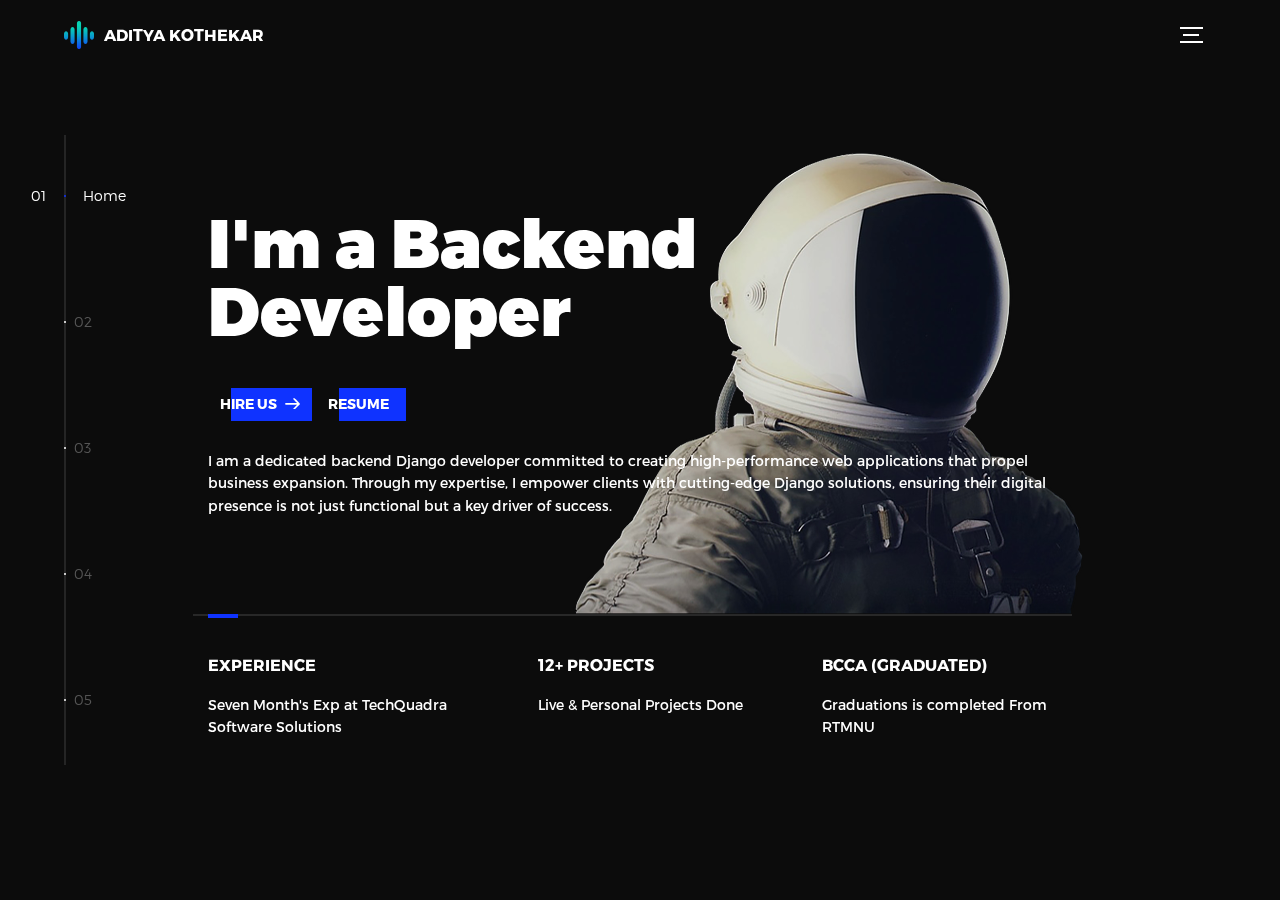
==== index.html @ 123feee7 "portfolio" ====
<!DOCTYPE html>
<html lang="en">
<head>
  <title>ADITYA PORTFOLIO</title>
  <meta charset="utf-8">
  <meta name="viewport" content="width=device-width, initial-scale=1">
  <meta http-equiv="X-UA-Compatible" content="IE=edge">
  <meta name="description" content="HTML5 website template">
  <meta name="keywords" content="global, template, html, sass, jquery">
  <meta name="author" content="Bucky Maler">
  <link rel="stylesheet" href="assets/css/main.css">
  <style>

    .about--options > a:nth-child(1) {
      background-image: url(/assets/img/khabar24.png);
  }
    .about--options > a:nth-child(2) {
      background-image: url(/assets/img/suluhu.png);
  }
    .about--options > a:nth-child(4) {
      background-image: url(/assets/img/algorms.png);
  }
    .about--options > a:nth-child(5) {
      background-image: url(/assets/img/garage.png);
  }
  .about--options > a:nth-child(3) {
    background-image: url(/assets/img/kago.png);
    background-position: top;
    background-size: 150px;
    background-position-y: top;
    background-origin: border-box;
}

.about--banner h2 {
  position: relative;
  margin-top: 35px;
  font-size: 60px;
  font-weight: 900;
  line-height: 1;
  z-index: 1;
}


  </style>
</head>
<body>

<!-- notification for small viewports and landscape oriented smartphones -->
<div class="device-notification">
  <a class="device-notification--logo" href="#0">
    <img src="assets/img/logo.png" alt="Global">
    <p>ADITYA</p>
  </a>
  <p class="device-notification--message">Global has so much to offer that we must request you orient your device to portrait or find a larger screen. You won't be disappointed.</p>
</div>

<div class="perspective effect-rotate-left">
  <div class="container"><div class="outer-nav--return"></div>
    <div id="viewport" class="l-viewport">
      <div class="l-wrapper">
        <header class="header">
          <a class="header--logo" href="#0">
            <img src="assets/img/logo.png" alt="Global">
            <p>ADITYA KOTHEKAR</p>
          </a>
          <button class="header--cta cta">Hire Us</button>
          <div class="header--nav-toggle">
            <span></span>
          </div>
        </header>
        <nav class="l-side-nav">
          <ul class="side-nav">
            <li class="is-active"><span>Home</span></li>
            <li><span>Works</span></li>
            <li><span>About</span></li>
            <li><span>Contact</span></li>
            <li><span>Hire us</span></li>
          </ul>
        </nav>
        <ul class="l-main-content main-content">
          <li class="l-section section section--is-active">
            <div class="intro">
              <div class="intro--banner">
                <h1>I'm a Backend<br>Developer<br></h1>
                <button class="cta">Hire Us
                  <svg version="1.1" id="Layer_1" xmlns="http://www.w3.org/2000/svg" xmlns:xlink="http://www.w3.org/1999/xlink" x="0px" y="0px" viewBox="0 0 150 118" style="enable-background:new 0 0 150 118;" xml:space="preserve">
                  <g transform="translate(0.000000,118.000000) scale(0.100000,-0.100000)">
                    <path d="M870,1167c-34-17-55-57-46-90c3-15,81-100,194-211l187-185l-565-1c-431,0-571-3-590-13c-55-28-64-94-18-137c21-20,33-20,597-20h575l-192-193C800,103,794,94,849,39c20-20,39-29,61-29c28,0,63,30,298,262c147,144,272,271,279,282c30,51,23,60-219,304C947,1180,926,1196,870,1167z"/>
                  </g>
                  </svg>
                  <span class="btn-background"></span>
                </button>
                <button class="cta" onclick="window.open('https://drive.google.com/file/d/18F3PSeWeD9eL0b2e_ZQBf-QxrFMqsxRs/view?usp=sharing')">Resume
                  <span class="btn-background"></span>
                </button>
                <img src="assets/img/introduction-visual.png" alt="Welcome">
                <p style="z-index: 4; position: relative;top: 15px;" >I am a dedicated backend Django developer committed to creating high-performance web applications that propel business expansion. Through my expertise, I empower clients with cutting-edge Django solutions, ensuring their digital presence is not just functional but a key driver of success.</p>
              </div>
              <div class="intro--options">
                <a href="#0" style="color: white;" >
                  <h3>Experience</h3>
                  <p>Seven Month's Exp at TechQuadra Software Solutions</p>
                </a>
                <a href="#0" style="color: white;" >
                  <h3>12+ Projects</h3>
                  <p>Live & Personal Projects Done</p>
                </a>
                <a href="#0" style="color: white;" >
                  <h3>BCCA (Graduated)</h3>
                  <p>Graduations is completed From RTMNU </p>
                </a>
              </div>
            </div>
          </li>
          <li class="l-section section">
            <div class="work">
              <h2>Company work projects</h2>
              <div class="work--lockup">
                <div class="about--options">
                  <a href="https://mykhabar24.com/">
                    <h3 style="width: 170px;" >Mykhabar24</h3>
                  </a>
                  <a href="#0">
                    <h3 style="width: 170px;" >Suluhu (API Dev)</h3>
                  </a>
                  <a href="#0">
                    <h3 style="width: 170px;" >Kago (API Dev)</h3>
                  </a>
                  <a href="#0">
                    <h3 style="width: 170px;" >Algo RMS</h3>
                  </a>
                </div>
            </div>
              <h2 style="margin-top: 20px;" >Porfolio projects</h2>
              <div class="work--lockup">
                <div class="about--options">
                  <a href="https://garagesystempython.onrender.com/dashboard/"  style="background-image: url(/assets/img/garage.png); display: inline-block; text-align: center;background-size: 150px; background-position: bottom;" >
                    <h3 style="width: 170px;" >Garage Mangement</h3>
                  </a>
                  <a href="https://welcome-to-aditya-portfolio-projects.onrender.com/"  style="background-image: url(/assets/img/ecommerce.png); display: inline-block; text-align: center;" >
                    <h3 style="width: 170px;" >E-commerce</h3>
                  </a>
                  <a href="https://welcome-to-aditya-portfolio.onrender.com/" style="background-image: url(/assets/img/onlineadmissoin.png); display: inline-block; text-align: center;" >
                    <h3 style="width: 170px;" >Online Admission Form</h3>
                  </a>
                  <a href="#0" style="background-image: url(/assets/img/hospital.png); display: inline-block; text-align: center;">
                    <h3 style="width: 170px;" >Hospital Management</h3>
                  </a>
                </div>
            </div>
              <div class="work--lockup" style="margin-top: 38px;" >
                <div class="about--options">
                  <a href="#0">
                    <h3 style="width: 170px;" >Trade</h3>
                  </a>
                  <a href="#0" style="background-image: url(/assets/img/bus.png); display: inline-block; text-align: center;">
                    <h3 style="width: 170px;" >Bus Reservation</h3>
                  </a>
                  <a href="#0" style="background-image: url(/assets/img/websocket.png); display: inline-block; text-align: center;" >
                    <h3 style="width: 170px;" >Web socket</h3>
                  </a>
                  <a href="#0" style="background-image: url(/assets/img/restapi.png); display: inline-block; text-align: center;" >
                    <h3 style="width: 170px;" >REST API</h3>
                  </a>
                </div>
            </div>
          </li>
          <li class="l-section section">
            <div class="about">
              <div class="about--banner">
                <h2>I'm<br>Aditya<br>Kothekar<br><small>With <span style="color: yellow;" >7 Mon Experience</span> In Python and  Django </small></h2>
                <a href="#0"> <span style="color: yellow;" >6 Month Internship completed Certifications</span> |  <span style="color: blue;" >Freelance Available</span>  </a> <br>
                <a href="#0"><span style="color: red;" >Education</span>  : Graducation completed in <span style="color: yellow;" >BCCA</span>  from RTMNU </a><br>
                <a href="#0"><span style="color: red;" >Work At : </span> TechQuadra Software Solutions </a>
                <img src="assets/img/about-visual.png" alt="About Us">
              </div>
              <div class="about--options">
                <span>
                  Hello, <span style="color: yellow;" >I'm Aditya Kothekar</span> , a Python enthusiast with 7 months of experience at TechQuadra Software Solutions. My expertise lies in utilizing the <span style="color: yellow;" > Python programming language</span> , with a <span style="color: yellow;" >focus on the Django framework</span>  for web development. During my time at TechQuadra, I've contributed to various projects, leveraging Python's versatility and Django's efficiency. Explore my portfolio to see how I bring these elements together to create effective and elegant solutions. Feel free to reach out for discussions on collaboration or to explore the possibilities of working together!
                </span>
              </div>
            </div>
          </li>
          <li class="l-section section">
            <div class="contact">
              <div class="contact--lockup">
                <<h2>Frontend & Backend Skills</h2>
                <!-- checkout formspree.io for easy form setup -->
                <form class="work-request">
                  <div class="work-request--options">
                    <span class="options-a">
                      <input id="opt-1" type="checkbox" checked value="HTML | CSS">
                      <label for="opt-1">
                        <svg version="1.1" id="Layer_1" xmlns="http://www.w3.org/2000/svg" xmlns:xlink="http://www.w3.org/1999/xlink" x="0px" y="0px"
                        viewBox="0 0 150 111" style="enable-background:new 0 0 150 111;" xml:space="preserve">
                        <g transform="translate(0.000000,111.000000) scale(0.100000,-0.100000)">
                          <path d="M950,705L555,310L360,505C253,612,160,700,155,700c-6,0-44-34-85-75l-75-75l278-278L550-5l475,475c261,261,475,480,475,485c0,13-132,145-145,145C1349,1100,1167,922,950,705z"/>
                        </g>
                        </svg>
                        HTML | CSS
                      </label>
                      <input id="opt-2" type="checkbox" checked value="JavaScript">
                      <label for="opt-2">
                        <svg version="1.1" id="Layer_1" xmlns="http://www.w3.org/2000/svg" xmlns:xlink="http://www.w3.org/1999/xlink" x="0px" y="0px"
                        viewBox="0 0 150 111" style="enable-background:new 0 0 150 111;" xml:space="preserve">
                        <g transform="translate(0.000000,111.000000) scale(0.100000,-0.100000)">
                          <path d="M950,705L555,310L360,505C253,612,160,700,155,700c-6,0-44-34-85-75l-75-75l278-278L550-5l475,475c261,261,475,480,475,485c0,13-132,145-145,145C1349,1100,1167,922,950,705z"/>
                        </g>
                        </svg>
                        JavaScript
                      </label>
                      <input id="opt-3" type="checkbox" checked value="Jquery | Ajax">
                      <label for="opt-3">
                        <svg version="1.1" id="Layer_1" xmlns="http://www.w3.org/2000/svg" xmlns:xlink="http://www.w3.org/1999/xlink" x="0px" y="0px"
                        viewBox="0 0 150 111" style="enable-background:new 0 0 150 111;" xml:space="preserve">
                        <g transform="translate(0.000000,111.000000) scale(0.100000,-0.100000)">
                          <path d="M950,705L555,310L360,505C253,612,160,700,155,700c-6,0-44-34-85-75l-75-75l278-278L550-5l475,475c261,261,475,480,475,485c0,13-132,145-145,145C1349,1100,1167,922,950,705z"/>
                        </g>
                        </svg>
                        Jquery | Ajax
                      </label>
                    </span>
                    <span class="options-b">
                      <input id="opt-4" type="checkbox" checked value="ux design">
                      <label for="opt-4">
                        <svg version="1.1" id="Layer_1" xmlns="http://www.w3.org/2000/svg" xmlns:xlink="http://www.w3.org/1999/xlink" x="0px" y="0px"
                        viewBox="0 0 150 111" style="enable-background:new 0 0 150 111;" xml:space="preserve">
                        <g transform="translate(0.000000,111.000000) scale(0.100000,-0.100000)">
                          <path d="M950,705L555,310L360,505C253,612,160,700,155,700c-6,0-44-34-85-75l-75-75l278-278L550-5l475,475c261,261,475,480,475,485c0,13-132,145-145,145C1349,1100,1167,922,950,705z"/>
                        </g>
                        </svg>
                        Python
                      </label>
                      <input id="opt-5" type="checkbox" checked value="webdesign">
                      <label for="opt-5">
                        <svg version="1.1" id="Layer_1" xmlns="http://www.w3.org/2000/svg" xmlns:xlink="http://www.w3.org/1999/xlink" x="0px" y="0px"
                        viewBox="0 0 150 111" style="enable-background:new 0 0 150 111;" xml:space="preserve">
                        <g transform="translate(0.000000,111.000000) scale(0.100000,-0.100000)">
                          <path d="M950,705L555,310L360,505C253,612,160,700,155,700c-6,0-44-34-85-75l-75-75l278-278L550-5l475,475c261,261,475,480,475,485c0,13-132,145-145,145C1349,1100,1167,922,950,705z"/>
                        </g>
                        </svg>
                        Django Framework
                      </label>
                      <input id="opt-6" type="checkbox" checked value="marketing">
                      <label for="opt-6">
                        <svg version="1.1" id="Layer_1" xmlns="http://www.w3.org/2000/svg" xmlns:xlink="http://www.w3.org/1999/xlink" x="0px" y="0px"
                        viewBox="0 0 150 111" style="enable-background:new 0 0 150 111;" xml:space="preserve">
                        <g transform="translate(0.000000,111.000000) scale(0.100000,-0.100000)">
                          <path d="M950,705L555,310L360,505C253,612,160,700,155,700c-6,0-44-34-85-75l-75-75l278-278L550-5l475,475c261,261,475,480,475,485c0,13-132,145-145,145C1349,1100,1167,922,950,705z"/>
                        </g>
                        </svg>
                        Rest API
                      </label>
                     
                    </span>
                  </div>
                  <input type="submit" value="MY-SQL">
                </form>
              </div>
            </div>
          </li>
          <li class="l-section section">
            <div class="hire">
              <div class="contact--lockup">
                <div class="modal">
                  <div class="modal--information">
                    <p>Malgi Square , Manewada road , Nagpur, Maharastra India </p>
                    <a href="mailto:adityakothekar79@gmail.com">adityakothekar79@gmail.com</a>
                    <a href="tel:+918530926168">+918530926168</a>
                  </div>
                  <ul class="modal--options">
                    <li><a href="https://www.linkedin.com/in/aditya-kothekar-11b5ab222/">Linkdin</a></li>
                    <li><a href="tel:+918530926168">What's app</a></li>
                    <li><a href="mailto:adityakothekar79@gmail.com">Contact Us</a></li>
                  </ul>
                </div>
              </div>
            </div>
          </li>
        </ul>
      </div>
    </div>
  </div>
  <ul class="outer-nav">
    <li class="is-active">Home</li>
    <li>Works</li>
    <li>About</li>
    <li>Contact</li>
    <li>Hire us</li>
  </ul>
</div>

<script src="https://ajax.googleapis.com/ajax/libs/jquery/2.2.4/jquery.min.js"></script>
<script>window.jQuery || document.write('<script src="assets/js/vendor/jquery-2.2.4.min.js"><\/script>')</script>
<script src="assets/js/functions-min.js"></script>
</body>
</html>
---- assets/css/main.css ----
@font-face{font-family:'Montserrat';src:url("fonts/Montserrat-Black.eot");src:local("☺"),url("fonts/Montserrat-Black.woff") format("woff"),url("fonts/Montserrat-Black.ttf") format("truetype"),url("fonts/Montserrat-Black.svg") format("svg");font-weight:900;font-style:normal}@font-face{font-family:'Montserrat';src:url("fonts/Montserrat-Bold.eot");src:local("☺"),url("fonts/Montserrat-Bold.woff") format("woff"),url("fonts/Montserrat-Bold.ttf") format("truetype"),url("fonts/Montserrat-Bold.svg") format("svg");font-weight:700;font-style:normal}@font-face{font-family:'Montserrat';src:url("fonts/Montserrat-Regular.eot");src:local("☺"),url("fonts/Montserrat-Regular.woff") format("woff"),url("fonts/Montserrat-Regular.ttf") format("truetype"),url("fonts/Montserrat-Regular.svg") format("svg");font-weight:400;font-style:normal}@font-face{font-family:'Montserrat';src:url("fonts/Montserrat-Light.eot");src:local("☺"),url("fonts/Montserrat-Light.woff") format("woff"),url("fonts/Montserrat-Light.ttf") format("truetype"),url("fonts/Montserrat-Light.svg") format("svg");font-weight:300;font-style:normal}/*! normalize.css v3.0.2 | MIT License | git.io/normalize */html{font-family:sans-serif;-ms-text-size-adjust:100%;-webkit-text-size-adjust:100%}body{margin:0}article,aside,details,figcaption,figure,footer,header,hgroup,main,menu,nav,section,summary{display:block}audio,canvas,progress,video{display:inline-block;vertical-align:baseline}audio:not([controls]){display:none;height:0}[hidden],template{display:none}a{background-color:transparent}a:active,a:hover{outline:0}abbr[title]{border-bottom:1px dotted}b,strong{font-weight:bold}dfn{font-style:italic}h1{font-size:2em;margin:0.67em 0}mark{background:#ff0;color:#000}small{font-size:80%}sub,sup{font-size:75%;line-height:0;position:relative;vertical-align:baseline}sup{top:-0.5em}sub{bottom:-0.25em}img{border:0}svg:not(:root){overflow:hidden}figure{margin:1em 40px}hr{box-sizing:content-box;height:0}pre{overflow:auto}code,kbd,pre,samp{font-family:monospace, monospace;font-size:1em}button,input,optgroup,select,textarea{color:inherit;font:inherit;margin:0}button{overflow:visible}button,select{text-transform:none}button,html input[type="button"],input[type="reset"],input[type="submit"]{-webkit-appearance:button;cursor:pointer}button[disabled],html input[disabled]{cursor:default}button::-moz-focus-inner,input::-moz-focus-inner{border:0;padding:0}input{line-height:normal}input[type="checkbox"],input[type="radio"]{box-sizing:border-box;padding:0}input[type="number"]::-webkit-inner-spin-button,input[type="number"]::-webkit-outer-spin-button{height:auto}input[type="search"]{-webkit-appearance:textfield;box-sizing:content-box}input[type="search"]::-webkit-search-cancel-button,input[type="search"]::-webkit-search-decoration{-webkit-appearance:none}fieldset{border:1px solid #c0c0c0;margin:0 2px;padding:0.35em 0.625em 0.75em}legend{border:0;padding:0}textarea{overflow:auto}optgroup{font-weight:bold}table{border-collapse:collapse;border-spacing:0}td,th{padding:0}::-moz-selection{background:#FFF498}::selection{background:#FFF498}::-moz-selection{background:#FFF498}img::-moz-selection{background:transparent}img::selection{background:transparent}img::-moz-selection{background:transparent}body{-webkit-tap-highlight-color:#FFF498}body{background-color:#0c0c0c;font-size:14px;line-height:1.6;font-family:"Montserrat",sans-serif;color:#fff;-webkit-font-smoothing:antialiased;-webkit-text-size-adjust:100%}.l-viewport{position:relative;width:100%;height:100vh;box-shadow:0 0 45px 5px rgba(0,0,0,0.85);overflow:hidden}.l-wrapper{position:relative;width:1440px;max-width:90%;height:100%;margin:0 auto}.l-side-nav{position:absolute;left:0;display:-webkit-box;display:-webkit-flex;display:-ms-flexbox;display:flex;height:100%;-webkit-box-align:center;-webkit-align-items:center;-ms-flex-align:center;align-items:center}.l-side-nav::before{content:"";position:absolute;top:50%;left:0;-webkit-transform:translateY(-50%);transform:translateY(-50%);width:2px;height:70%;max-height:750px;background-color:#555;opacity:.35;z-index:10}@media (max-width: 1180px){.l-side-nav{display:none}}.l-main-content{position:relative;width:100%;height:100%;margin:0;padding:0;list-style:none}.l-section{position:absolute;width:100%;height:100%}.device-notification{display:none;position:fixed;top:0;left:0;width:100%;height:100%;-webkit-box-orient:vertical;-webkit-box-direction:normal;-webkit-flex-direction:column;-ms-flex-direction:column;flex-direction:column;-webkit-box-align:center;-webkit-align-items:center;-ms-flex-align:center;-ms-grid-row-align:center;align-items:center;-webkit-box-pack:center;-webkit-justify-content:center;-ms-flex-pack:center;justify-content:center;background-color:#0c0c0c;z-index:12}.device-notification--logo{display:-webkit-box;display:-webkit-flex;display:-ms-flexbox;display:flex;-webkit-box-align:center;-webkit-align-items:center;-ms-flex-align:center;align-items:center;text-decoration:none;color:#fff}.device-notification--logo p{margin:0 0 0 10px;font-size:16px;font-weight:700;text-transform:uppercase}.device-notification--message{width:70%;margin:30px 0 0 0;font-weight:700;text-align:center}@media (max-width: 767px) and (min-width: 601px) and (max-height: 680px){.device-notification{display:-webkit-box;display:-webkit-flex;display:-ms-flexbox;display:flex}}@media (max-width: 600px) and (min-width: 480px) and (max-height: 580px){.device-notification{display:-webkit-box;display:-webkit-flex;display:-ms-flexbox;display:flex}}@media (max-width: 736px) and (min-width: 360px) and (orientation: landscape){.device-notification{display:-webkit-box;display:-webkit-flex;display:-ms-flexbox;display:flex}}@media(max-width: 359px){.device-notification{display:-webkit-box;display:-webkit-flex;display:-ms-flexbox;display:flex}}.section{opacity:0;visibility:hidden;-webkit-transition:opacity .4s ease-in-out,visibility 0s .4s;transition:opacity .4s ease-in-out,visibility 0s .4s}.section--is-active{opacity:1;visibility:visible;z-index:1;-webkit-transition:opacity .4s ease-in-out .4s;transition:opacity .4s ease-in-out .4s}.section--next{-webkit-transform:translateY(-45px);transform:translateY(-45px);-webkit-transition:-webkit-transform .4s ease-in-out;transition:-webkit-transform .4s ease-in-out;transition:transform .4s ease-in-out;transition:transform .4s ease-in-out, -webkit-transform .4s ease-in-out}.section--prev{-webkit-transform:translateY(45px);transform:translateY(45px);-webkit-transition:-webkit-transform .4s ease-in-out;transition:-webkit-transform .4s ease-in-out;transition:transform .4s ease-in-out;transition:transform .4s ease-in-out, -webkit-transform .4s ease-in-out}.header{position:absolute;top:0;left:0;display:-webkit-box;display:-webkit-flex;display:-ms-flexbox;display:flex;width:100%;height:70px;-webkit-box-align:center;-webkit-align-items:center;-ms-flex-align:center;align-items:center;-webkit-box-pack:justify;-webkit-justify-content:space-between;-ms-flex-pack:justify;justify-content:space-between;z-index:10}.header--logo{display:-webkit-box;display:-webkit-flex;display:-ms-flexbox;display:flex;-webkit-box-align:center;-webkit-align-items:center;-ms-flex-align:center;align-items:center;text-decoration:none;color:#fff}.header--logo p{margin:0 0 0 10px;font-size:16px;font-weight:700;text-transform:uppercase}.header--nav-toggle{display:-webkit-box;display:-webkit-flex;display:-ms-flexbox;display:flex;width:50px;height:50px;-webkit-box-orient:vertical;-webkit-box-direction:normal;-webkit-flex-direction:column;-ms-flex-direction:column;flex-direction:column;-webkit-box-align:center;-webkit-align-items:center;-ms-flex-align:center;align-items:center;-webkit-box-pack:center;-webkit-justify-content:center;-ms-flex-pack:center;justify-content:center;cursor:pointer}.header--nav-toggle span,.header--nav-toggle::before,.header--nav-toggle::after{content:"";position:relative;width:16px;height:2px;background-color:#fff}.header--nav-toggle::before{bottom:5px;width:23px}.header--nav-toggle::after{top:5px;width:23px}.header--cta{position:absolute;top:50%;left:50%;-webkit-transform:translate(-50%, -50%);transform:translate(-50%, -50%);padding:0 20px;line-height:30px;text-decoration:none;color:#fff;font-weight:700;text-transform:uppercase;background-color:#0f33ff;border:none;opacity:0;visibility:hidden;-webkit-transition:opacity .4s ease-in-out,visibility 0s .4s;transition:opacity .4s ease-in-out,visibility 0s .4s}.header--cta:focus{outline:none}.header--cta.is-active{opacity:1;visibility:visible;-webkit-transition:opacity .4s ease-in-out .4s;transition:opacity .4s ease-in-out .4s}@media (max-width: 767px){.header--cta{display:none}}.side-nav{position:relative;display:-webkit-box;display:-webkit-flex;display:-ms-flexbox;display:flex;width:100px;height:70%;max-height:750px;-webkit-box-orient:vertical;-webkit-box-direction:normal;-webkit-flex-direction:column;-ms-flex-direction:column;flex-direction:column;-webkit-justify-content:space-around;-ms-flex-pack:distribute;justify-content:space-around;margin:0;padding:0;list-style-position:inside;z-index:10}.side-nav>li{position:relative;top:-5px;color:#fff;font-size:6px;cursor:pointer}.side-nav>li span{position:relative;top:3px;left:10px;color:#fff;font-size:14px;font-weight:300;opacity:0;visibility:hidden}.side-nav>li::before{position:absolute;top:3px;left:10px;color:#555;font-size:14px;font-weight:300}.side-nav li:nth-child(1)::before{content:"01"}.side-nav li:nth-child(2)::before{content:"02"}.side-nav li:nth-child(3)::before{content:"03"}.side-nav li:nth-child(4)::before{content:"04"}.side-nav li:nth-child(5)::before{content:"05"}.side-nav li.is-active{color:#0f33ff;-webkit-transition:color .4s ease-in-out;transition:color .4s ease-in-out}.side-nav li.is-active span{opacity:1;visibility:visible;-webkit-transition:opacity .4s ease-in-out;transition:opacity .4s ease-in-out}.side-nav li.is-active::before{left:-33px;color:#fff}.intro{position:relative;display:-webkit-box;display:-webkit-flex;display:-ms-flexbox;display:flex;width:900px;max-width:75%;height:100%;-webkit-box-orient:vertical;-webkit-box-direction:normal;-webkit-flex-direction:column;-ms-flex-direction:column;flex-direction:column;-webkit-box-pack:center;-webkit-justify-content:center;-ms-flex-pack:center;justify-content:center;margin:0 auto}@media (max-width: 1180px){.intro{max-width:100%}}.intro--banner{position:relative;height:475px}.intro--banner::before{content:"";position:absolute;bottom:20px;left:-15px;right:0;height:2px;background-color:#282828}.intro--banner::after{content:"";position:absolute;bottom:18px;left:0;width:30px;height:4px;background-color:#0f33ff}.intro--banner h1{position:relative;font-size:68px;font-weight:900;line-height:1;z-index:1}.intro--banner button{position:relative;padding:5px 17px 5px 12px;font-weight:700;text-transform:uppercase;background-color:transparent;border:none}.intro--banner button .btn-background{position:absolute;top:0;left:23px;right:0;height:100%;background-color:#0f33ff;z-index:-1;-webkit-transition:left .2s ease-in-out;transition:left .2s ease-in-out}.intro--banner button:hover .btn-background{left:0}.intro--banner button:focus{outline:none}.intro--banner button svg{position:relative;left:5px;width:15px;fill:#fff}.intro--banner img{position:absolute;bottom:21px;right:-12px}.intro--options{display:-webkit-box;display:-webkit-flex;display:-ms-flexbox;display:flex;-webkit-box-pack:justify;-webkit-justify-content:space-between;-ms-flex-pack:justify;justify-content:space-between;margin:0;padding:0;list-style:none}.intro--options>a{max-width:250px;text-decoration:none;color:#282828;-webkit-transition:color .2s ease-in-out;transition:color .2s ease-in-out}.intro--options>a:hover{color:#fff}.intro--options h3{font-size:16px;text-transform:uppercase}.intro--options p{margin-bottom:0}@media (max-width: 900px){.intro--banner{height:380px}.intro--banner h1{font-size:55px}.intro--banner img{width:430px}.intro--options>a{margin-right:30px}.intro--options>a:last-child{margin-right:0}}@media (max-width: 767px){.intro--banner{height:305px}.intro--banner h1{font-size:44px}.intro--banner img{width:330px}.intro--options{display:block}.intro--options>a{display:block;max-width:100%;margin:0 0 30px 0}.intro--options>a:last-child{margin-bottom:0}}@media (max-width: 600px){.intro--banner{height:360px}.intro--banner h1{font-size:55px}.intro--banner img{display:none}}@media (max-width: 600px) and (max-height: 750px){.intro--banner{height:auto}.intro--banner::before,.intro--banner::after{display:none}.intro--banner h1{margin-top:0}.intro--options{display:none}}.work{position:relative;display:-webkit-box;display:-webkit-flex;display:-ms-flexbox;display:flex;width:960px;max-width:80%;height:100%;-webkit-box-orient:vertical;-webkit-box-direction:normal;-webkit-flex-direction:column;-ms-flex-direction:column;flex-direction:column;-webkit-box-pack:center;-webkit-justify-content:center;-ms-flex-pack:center;justify-content:center;margin:0 auto}@media (max-width: 1180px){.work{max-width:100%}}.work h2{margin:0 0 20px 0;font-size:30px;text-align:center}.work--lockup{position:relative}.work--lockup .slider{position:relative;display:-webkit-box;display:-webkit-flex;display:-ms-flexbox;display:flex;width:80%;margin:0 auto;padding:0;list-style:none}.work--lockup .slider--item{position:absolute;display:none;text-align:center}.work--lockup .slider--item a{text-decoration:none;color:#858585}.work--lockup .slider--item-title{margin-top:10px;font-size:12px;font-weight:700;text-transform:uppercase}.work--lockup .slider--item-description{display:none;max-width:250px;margin:0 auto}.work--lockup .slider--item-image{width:150px;height:150px;margin:0 auto;border-radius:50%;overflow:hidden}.work--lockup .slider--item-image img{width:100%}.work--lockup .slider--item-left{top:50%;left:0;-webkit-transform:translateY(-50%);transform:translateY(-50%);display:block}.work--lockup .slider--item-right{top:50%;right:0;-webkit-transform:translateY(-50%);transform:translateY(-50%);display:block}.work--lockup .slider--item-center{position:relative;top:30px;left:50%;-webkit-transform:translateX(-50%);transform:translateX(-50%);display:block}.work--lockup .slider--item-center a{color:#fff}.work--lockup .slider--item-center .slider--item-title{margin-top:25px;font-size:16px}.work--lockup .slider--item-center .slider--item-description{display:block}.work--lockup .slider--item-center .slider--item-image{width:300px;height:300px}.work--lockup .slider--next,.work--lockup .slider--prev{position:absolute;top:160px;display:-webkit-box;display:-webkit-flex;display:-ms-flexbox;display:flex;width:50px;height:50px;-webkit-box-align:center;-webkit-align-items:center;-ms-flex-align:center;align-items:center;-webkit-box-pack:center;-webkit-justify-content:center;-ms-flex-pack:center;justify-content:center;background-color:#282828;border-radius:50%;cursor:pointer}.work--lockup .slider--next svg,.work--lockup .slider--prev svg{width:20px;fill:#fff}.work--lockup .slider--next{right:0}.work--lockup .slider--prev{left:0}@media (max-width: 900px){.work--lockup .slider--item-image{width:120px;height:120px}.work--lockup .slider--item-center .slider--item-image{width:240px;height:240px}.work--lockup .slider--next,.work--lockup .slider--prev{top:130px}}@media (max-width: 767px){.work--lockup .slider{width:75%}.work--lockup .slider--item-image{width:90px;height:90px}.work--lockup .slider--item-center .slider--item-image{width:190px;height:190px}.work--lockup .slider--next,.work--lockup .slider--prev{top:105px}}@media (max-width: 600px){.work--lockup .slider{width:auto}.work--lockup .slider--item-left,.work--lockup .slider--item-right{display:none}}.about{position:relative;display:-webkit-box;display:-webkit-flex;display:-ms-flexbox;display:flex;width:900px;max-width:75%;height:100%;-webkit-box-orient:vertical;-webkit-box-direction:normal;-webkit-flex-direction:column;-ms-flex-direction:column;flex-direction:column;-webkit-box-pack:center;-webkit-justify-content:center;-ms-flex-pack:center;justify-content:center;margin:0 auto}@media (max-width: 1180px){.about{max-width:100%}}.about--banner{position:relative;height:475px}.about--banner::before{content:"";position:absolute;top:20px;left:200px;-webkit-transform:rotate(-25deg);transform:rotate(-25deg);border:5px solid #0f33ff;border-right-color:transparent;border-bottom-color:transparent}.about--banner::after{content:"";position:absolute;top:75px;left:400px;-webkit-transform:rotate(45deg);transform:rotate(45deg);width:10px;height:10px;background-color:#0f33ff}.about--banner h2{position:relative;margin-top:35px;font-size:68px;font-weight:900;line-height:1;z-index:1}.about--banner h2::before{content:"";position:absolute;top:60px;left:268px;width:30px;height:30px;background-color:#0f33ff;border-radius:50%}.about--banner h2::after{content:"";position:absolute;top:255px;left:255px;width:10px;height:10px;background-color:#0f33ff}.about--banner a{padding:5px 17px 5px 0;text-decoration:none;color:#fff;font-weight:700;text-transform:uppercase;background-color:transparent}.about--banner a:hover svg{left:10px}.about--banner a svg{position:relative;left:5px;width:15px;fill:#fff;-webkit-transition:left .2s ease-in-out;transition:left .2s ease-in-out}.about--banner img{position:absolute;bottom:-90px;right:-12px}.about--options{display:-webkit-box;display:-webkit-flex;display:-ms-flexbox;display:flex;-webkit-box-pack:justify;-webkit-justify-content:space-between;-ms-flex-pack:justify;justify-content:space-between;margin:0;padding:0;list-style:none}.about--options>a{position:relative;width:150px;height:75px;text-decoration:none;color:#fff;border:10px solid #0f33ff;background-position:center;background-size:cover;background-repeat:no-repeat}.about--options>a:nth-child(1){background-image:url("../img/about-winners.jpg")}.about--options>a:nth-child(2){background-image:url("../img/about-philosophy.jpg")}.about--options>a:nth-child(3){background-image:url("../img/about-history.jpg")}.about--options>a:hover h3{bottom:-50px}.about--options h3{position:absolute;bottom:-38px;left:10px;font-size:16px;text-transform:uppercase;-webkit-transition:bottom .2s ease-in-out,left .2s ease-in-out;transition:bottom .2s ease-in-out,left .2s ease-in-out}@media (max-width: 767px){.about--banner{height:305px}.about--banner::before{top:0;left:125px}.about--banner::after{top:35px;left:260px}.about--banner h2{margin-top:10px;font-size:44px}.about--banner h2::before{top:28px;left:168px}.about--banner h2::after{top:163px;left:163px}.about--banner img{width:315px}}@media (max-width: 600px){.about--banner{height:auto}.about--banner::before{left:155px}.about--banner::after{left:310px}.about--banner h2{margin-top:0;font-size:55px}.about--banner h2::before{top:43px;left:214px}.about--banner h2::after{top:205px;left:205px}.about--banner img{display:none}.about--options{display:none}}.contact{position:fixed;top:0;left:0;width:100%;height:100%;background-image:url("../img/contact-visual.png");background-position:center;background-size:cover;background-repeat:no-repeat}.contact--lockup{position:relative;display:-webkit-box;display:-webkit-flex;display:-ms-flexbox;display:flex;width:900px;max-width:75%;height:100%;-webkit-box-align:center;-webkit-align-items:center;-ms-flex-align:center;align-items:center;-webkit-box-pack:end;-webkit-justify-content:flex-end;-ms-flex-pack:end;justify-content:flex-end;margin:0 auto}@media (max-width: 1180px){.contact--lockup{max-width:90%}}@media (max-width: 767px){.contact--lockup{-webkit-box-pack:center;-webkit-justify-content:center;-ms-flex-pack:center;justify-content:center}}.contact--lockup .modal{padding:45px 45px;text-align:center;background-color:#0c0c0c;box-shadow:0 0 30px 0 rgba(0,0,0,0.75)}.contact--lockup .modal--information p,.contact--lockup .modal--information a{display:block;margin:14px 0;text-decoration:none;color:#fff;font-weight:700}.contact--lockup .modal--information p{margin-top:0}.contact--lockup .modal--options{margin:0;padding:0;list-style:none}.contact--lockup .modal--options>li{width:130px;margin:0 auto 25px auto}.contact--lockup .modal--options li:nth-child(1){background-color:#1769ff}.contact--lockup .modal--options li:nth-child(2){background-color:#ea4c89}.contact--lockup .modal--options li:nth-child(3){margin-bottom:0;background-color:#0f33ff;text-transform:uppercase}.contact--lockup .modal--options a{display:block;width:100%;padding:8px 0;text-decoration:none;color:#fff;font-weight:700}.hire{position:relative;display:-webkit-box;display:-webkit-flex;display:-ms-flexbox;display:flex;width:700px;max-width:75%;height:100%;-webkit-box-orient:vertical;-webkit-box-direction:normal;-webkit-flex-direction:column;-ms-flex-direction:column;flex-direction:column;-webkit-box-pack:center;-webkit-justify-content:center;-ms-flex-pack:center;justify-content:center;margin:0 auto}@media (max-width: 1180px){.hire{max-width:100%}}.hire h2{margin:0 0 20px 0;font-size:30px;text-align:center}.work-request{display:-webkit-box;display:-webkit-flex;display:-ms-flexbox;display:flex;width:100%;-webkit-box-orient:vertical;-webkit-box-direction:normal;-webkit-flex-direction:column;-ms-flex-direction:column;flex-direction:column;-webkit-box-align:center;-webkit-align-items:center;-ms-flex-align:center;align-items:center;color:#fff}.work-request input[type="submit"]{width:400px;max-width:100%;line-height:50px;font-size:16px;font-weight:700;text-transform:uppercase;background-color:#0f33ff;border:none;border-radius:0}.work-request input[type="submit"]:focus{outline:none}.work-request--options{display:-webkit-box;display:-webkit-flex;display:-ms-flexbox;display:flex;width:100%;-webkit-box-orient:vertical;-webkit-box-direction:normal;-webkit-flex-direction:column;-ms-flex-direction:column;flex-direction:column;-webkit-box-align:center;-webkit-align-items:center;-ms-flex-align:center;align-items:center;margin:30px 0}.work-request--options .options-a{display:-webkit-box;display:-webkit-flex;display:-ms-flexbox;display:flex;width:100%;-webkit-box-pack:justify;-webkit-justify-content:space-between;-ms-flex-pack:justify;justify-content:space-between}.work-request--options .options-b{display:-webkit-box;display:-webkit-flex;display:-ms-flexbox;display:flex;width:72%;-webkit-flex-wrap:wrap;-ms-flex-wrap:wrap;flex-wrap:wrap;-webkit-justify-content:space-around;-ms-flex-pack:distribute;justify-content:space-around}.work-request--options label{display:block;width:200px;margin-bottom:30px;line-height:50px;font-size:16px;font-weight:700;text-align:center;border:2px solid #fff;cursor:pointer;-webkit-transition:background-color .2s ease-in-out,border-color .2s ease-in-out;transition:background-color .2s ease-in-out,border-color .2s ease-in-out}.work-request--options label svg{position:relative;left:-5px;width:0;fill:#fff;-webkit-transition:width .2s ease-in-out;transition:width .2s ease-in-out}.work-request--options input[type="checkbox"]{display:none}.work-request--options input[type="checkbox"]:checked+label{background-color:#0f33ff;border-color:#0f33ff}.work-request--options input[type="checkbox"]:checked+label svg{width:15px}.work-request--information{display:-webkit-box;display:-webkit-flex;display:-ms-flexbox;display:flex;width:100%;-webkit-box-pack:justify;-webkit-justify-content:space-between;-ms-flex-pack:justify;justify-content:space-between;margin-bottom:60px}.work-request--information .information-name,.work-request--information .information-email{position:relative;width:45%;height:50px;font-size:30px;font-weight:300}.work-request--information input[type="text"],.work-request--information input[type="email"]{width:100%;padding:0 0 5px 0;background-color:transparent;border:none;border-bottom:1px solid #fff;border-radius:0}.work-request--information input[type="text"]:focus,.work-request--information input[type="email"]:focus{outline:none;background-color:#0c0c0c}.work-request--information label{position:absolute;top:0;left:0;pointer-events:none;-webkit-transition:top .2s ease-in-out,font-size .2s ease-in-out;transition:top .2s ease-in-out,font-size .2s ease-in-out}.work-request--information input:focus+label,.work-request--information input.has-value+label{top:-15px;font-size:14px}@media (max-width: 767px){.work-request--options{-webkit-box-orient:horizontal;-webkit-box-direction:normal;-webkit-flex-direction:row;-ms-flex-direction:row;flex-direction:row;-webkit-justify-content:space-around;-ms-flex-pack:distribute;justify-content:space-around}.work-request--options .options-a,.work-request--options .options-b{display:block;width:auto}}@media (max-width: 600px){.work-request--options{margin:20px 0}}@media (max-width: 600px) and (max-width: 415px){.work-request--options{-webkit-box-pack:justify;-webkit-justify-content:space-between;-ms-flex-pack:justify;justify-content:space-between}}@media (max-width: 600px){.work-request--options label{width:150px;margin-bottom:15px;font-size:14px}.work-request--options input[type="checkbox"]:checked+label svg{width:12px}.work-request--information{margin-bottom:30px}.work-request--information .information-name,.work-request--information .information-email{height:40px;font-size:24px}}.perspective{position:relative;width:100%;height:100%;overflow:hidden}.perspective--modalview{position:fixed;-webkit-perspective:1500px;perspective:1500px}.container{position:relative;-webkit-transform:translateZ(0) translateX(0) rotateY(0deg);transform:translateZ(0) translateX(0) rotateY(0deg);min-height:100%;outline:30px solid #0f33ff;-webkit-transition:-webkit-transform .4s;transition:-webkit-transform .4s;transition:transform .4s;transition:transform .4s, -webkit-transform .4s}.modalview .container{position:absolute;width:100%;height:100%;overflow:hidden;-webkit-backface-visibility:hidden;backface-visibility:hidden}.effect-rotate-left .container{-webkit-transform-origin:0% 50%;transform-origin:0% 50%;-webkit-transition:-webkit-transform .4s;transition:-webkit-transform .4s;transition:transform .4s;transition:transform .4s, -webkit-transform .4s}.effect-rotate-left--animate .container{-webkit-transform:translateZ(-1800px) translateX(-50%) rotateY(45deg);transform:translateZ(-1800px) translateX(-50%) rotateY(45deg);outline:30px solid #0f33ff}.outer-nav{position:absolute;top:50%;left:55%;-webkit-transform:translateY(-50%);transform:translateY(-50%);-webkit-transform-style:preserve-3d;transform-style:preserve-3d;margin:0;padding:0;list-style:none;text-align:center;visibility:hidden;-webkit-transition:visibility 0s .2s;transition:visibility 0s .2s}.outer-nav.is-vis{visibility:visible}.outer-nav--return{position:absolute;top:0;left:0;width:100%;height:100%;display:none;cursor:pointer;z-index:11}.outer-nav--return.is-vis{display:block}.outer-nav>li{-webkit-transform-style:preserve-3d;transform-style:preserve-3d;-webkit-transform:translateX(350px) translateZ(-1000px);transform:translateX(350px) translateZ(-1000px);font-size:55px;font-weight:900;opacity:0;cursor:pointer;-webkit-transition:opacity .2s,-webkit-transform .2s;transition:opacity .2s,-webkit-transform .2s;transition:transform .2s,opacity .2s;transition:transform .2s,opacity .2s,-webkit-transform .2s}.outer-nav>li.is-vis{-webkit-transform:translateX(0) translateZ(0);transform:translateX(0) translateZ(0);opacity:1;-webkit-transition:opacity .4s,-webkit-transform .4s;transition:opacity .4s,-webkit-transform .4s;transition:transform .4s,opacity .4s;transition:transform .4s,opacity .4s,-webkit-transform .4s}.outer-nav>li::before{content:"";position:absolute;top:50%;left:50%;-webkit-transform:translate(-50%, -25%);transform:translate(-50%, -25%);width:110%;height:15px;opacity:0;background-color:#0f33ff}.outer-nav>li.is-active::before{opacity:1}@media (max-width: 767px){.outer-nav>li{font-size:44px}}@media (max-width: 600px){.outer-nav>li{font-size:34px}}.outer-nav li.is-vis:nth-child(2){-webkit-transition-delay:.04s;transition-delay:.04s}.outer-nav li.is-vis:nth-child(3){-webkit-transition-delay:.08s;transition-delay:.08s}.outer-nav li.is-vis:nth-child(4){-webkit-transition-delay:.12s;transition-delay:.12s}.outer-nav li.is-vis:nth-child(5){-webkit-transition-delay:.16s;transition-delay:.16s}
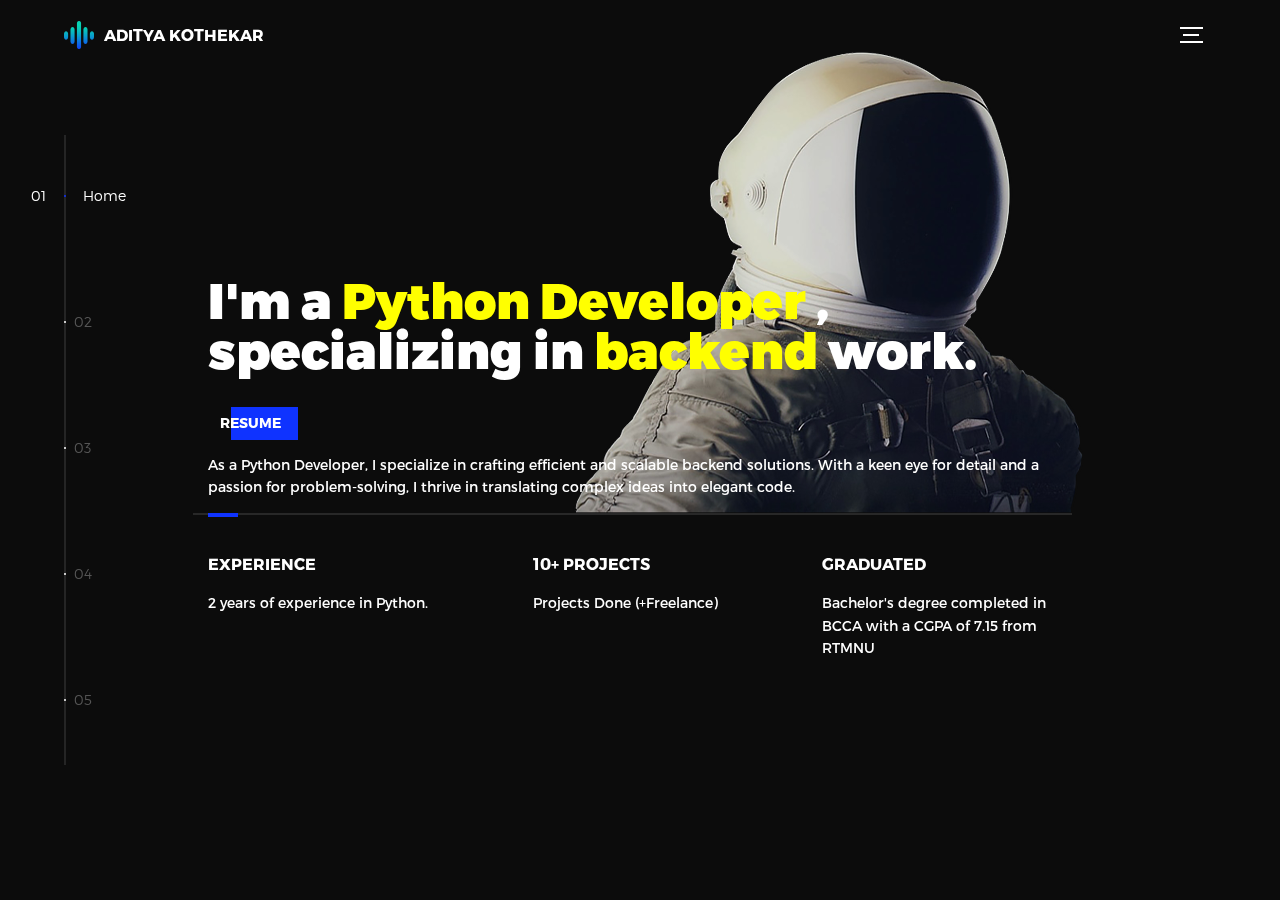
==== commit 5a393bff: "today" ====
--- a/index.html
+++ b/index.html
@@ -5,26 +5,26 @@
   <meta charset="utf-8">
   <meta name="viewport" content="width=device-width, initial-scale=1">
   <meta http-equiv="X-UA-Compatible" content="IE=edge">
-  <meta name="description" content="HTML5 website template">
-  <meta name="keywords" content="global, template, html, sass, jquery">
-  <meta name="author" content="Bucky Maler">
+  <meta name="description" content="Welcome to the portfolio of Aditya Ashok Kothekar, an experienced backend developer specializing in Django, Python, and AJAX. Explore completed projects, extensive experience, and API integrations. Thank you for visiting.">
+  <meta name="keywords" content="backend developer, Django, Python, AJAX, web development, live projects, API development, HTML, CSS, SASS, jQuery, developer portfolio, job candidate, experienced developer">
+  <meta name="author" content="Aditya Ashok Kothekar">
   <link rel="stylesheet" href="assets/css/main.css">
   <style>
 
     .about--options > a:nth-child(1) {
-      background-image: url(/assets/img/khabar24.png);
+      background-image: url(assets/img/khabar24.png);
   }
     .about--options > a:nth-child(2) {
-      background-image: url(/assets/img/suluhu.png);
+      background-image: url(assets/img/suluhu.png);
   }
     .about--options > a:nth-child(4) {
-      background-image: url(/assets/img/algorms.png);
+      background-image: url(assets/img/algorms.png);
   }
     .about--options > a:nth-child(5) {
-      background-image: url(/assets/img/garage.png);
+      background-image: url(assets/img/garage.png);
   }
   .about--options > a:nth-child(3) {
-    background-image: url(/assets/img/kago.png);
+    background-image: url(assets/img/kago.png);
     background-position: top;
     background-size: 150px;
     background-position-y: top;
@@ -38,6 +38,130 @@
   font-weight: 900;
   line-height: 1;
   z-index: 1;
+}
+
+
+@media (max-width: 798px) { 
+
+  .about--options>a {
+      position: relative;
+      width: 150px;
+      height: 125px;
+      text-decoration: none;
+      color: #fff;
+      border: 10px solid #0f33ff;
+      background-position: center;
+      background-size: cover;
+      background-repeat: no-repeat;
+      margin: 10px;
+  }
+
+  .contact--lockup {
+      max-width: 60%;
+      zoom: 90%;
+  }
+
+}
+
+
+
+@media (max-width: 600px) {
+
+  .about--options {
+    width: 332px;
+    display: flex;
+    overflow-x: hidden;
+    position: relative;
+    height: 106px;
+}
+
+    .work h2 {
+      margin: 54px 0 8px 0;
+      font-size: 15px;
+      text-align: center;
+  }
+
+  .about--options>a {
+    position: relative;
+    width: 102px;
+    height: 59px;
+    text-decoration: none;
+    color: #fff;
+    border: 3px solid #0f33ff;
+    background-position: center;
+    background-size: cover;
+    background-repeat: no-repeat;
+}
+
+    .about--options h3 {
+      bottom: -30px;
+      font-size: 9px;
+      text-transform: uppercase;
+      -webkit-transition: bottom .2s ease-in-out,left .2s ease-in-out;
+      transition: bottom .2s ease-in-out,left .2s ease-in-out;
+      width: auto !important;
+  }
+
+  .about--banner h2 {
+    position: relative;
+    margin-top: 35px;
+    font-size: 27px;
+    font-weight: 900;
+    line-height: 1;
+    z-index: 1;
+  }
+
+    .about--banner {
+      height: auto;
+      font-size: 13px;
+  }
+
+  .contact--lockup {
+    max-width: 66%;
+  }
+
+  .work-request--options {
+    margin: 14px 17px;
+    zoom: 82%;
+}
+
+    .work-request--options label {
+      width: 150px;
+      margin-bottom: 15px;
+      font-size: 12px;
+  }
+}
+
+.card {
+  background-color: #000;
+  color: #fff;
+  border-radius: 10px;
+  box-shadow: 0px 4px 8px rgba(0, 0, 0, 0.1);
+  margin-bottom: 20px;
+}
+
+.card-content {
+  padding: 20px;
+}
+
+.card h3 {
+  font-size: 20px;
+  margin-bottom: 10px;
+}
+
+.button {
+  display: inline-block;
+  padding: 10px 20px;
+  background-color: #0f33ff;
+  color: #fff;
+  text-decoration: none;
+  border-radius: 5px;
+  font-weight: bold;
+  transition: background-color 0.3s ease;
+}
+
+.button:hover {
+  background-color: #0026ff;
 }
 
 
@@ -80,103 +204,71 @@
         <ul class="l-main-content main-content">
           <li class="l-section section section--is-active">
             <div class="intro">
-              <div class="intro--banner">
-                <h1>I'm a Backend<br>Developer<br></h1>
-                <button class="cta">Hire Us
+              <div class="intro--banner " style="height: auto !important;" >
+                <h1 style="font-size: 50px !important ;" >I'm a <span style="color: yellow;" >Python Developer</span> , specializing in <span style="color: yellow;" >backend</span>  work.</h1>
+                <!-- <button class="cta">Hire Us
                   <svg version="1.1" id="Layer_1" xmlns="http://www.w3.org/2000/svg" xmlns:xlink="http://www.w3.org/1999/xlink" x="0px" y="0px" viewBox="0 0 150 118" style="enable-background:new 0 0 150 118;" xml:space="preserve">
                   <g transform="translate(0.000000,118.000000) scale(0.100000,-0.100000)">
                     <path d="M870,1167c-34-17-55-57-46-90c3-15,81-100,194-211l187-185l-565-1c-431,0-571-3-590-13c-55-28-64-94-18-137c21-20,33-20,597-20h575l-192-193C800,103,794,94,849,39c20-20,39-29,61-29c28,0,63,30,298,262c147,144,272,271,279,282c30,51,23,60-219,304C947,1180,926,1196,870,1167z"/>
                   </g>
                   </svg>
                   <span class="btn-background"></span>
-                </button>
-                <button class="cta" onclick="window.open('https://drive.google.com/file/d/18F3PSeWeD9eL0b2e_ZQBf-QxrFMqsxRs/view?usp=sharing')">Resume
+                </button> -->
+                <button class="cta" onclick="window.open('https://drive.google.com/file/d/1eNHRHzNaWpLvDr0KHLsmQKpRQlS3uBD4/view?usp=sharing')">Resume
                   <span class="btn-background"></span>
                 </button>
                 <img src="assets/img/introduction-visual.png" alt="Welcome">
-                <p style="z-index: 4; position: relative;top: 15px;" >I am a dedicated backend Django developer committed to creating high-performance web applications that propel business expansion. Through my expertise, I empower clients with cutting-edge Django solutions, ensuring their digital presence is not just functional but a key driver of success.</p>
-              </div>
-              <div class="intro--options">
+                <p style="z-index: 4; position: relative;" >As a Python Developer, I specialize in crafting efficient and scalable backend solutions. With a keen eye for detail and a passion for problem-solving, I thrive in translating complex ideas into elegant code. </p>
+                <br>
+              </div>
+              <div class="intro--options"  >
                 <a href="#0" style="color: white;" >
                   <h3>Experience</h3>
-                  <p>Seven Month's Exp at TechQuadra Software Solutions</p>
+                  <p>2 years of experience in Python.</p>
                 </a>
                 <a href="#0" style="color: white;" >
-                  <h3>12+ Projects</h3>
-                  <p>Live & Personal Projects Done</p>
+                  <h3>10+ Projects</h3>
+                  <p>Projects Done  (+Freelance)</p>
                 </a>
                 <a href="#0" style="color: white;" >
-                  <h3>BCCA (Graduated)</h3>
-                  <p>Graduations is completed From RTMNU </p>
+                  <h3>Graduated</h3>
+                  <p>Bachelor's degree completed in BCCA with a CGPA of 7.15 from RTMNU</p>
                 </a>
               </div>
             </div>
           </li>
           <li class="l-section section">
             <div class="work">
-              <h2>Company work projects</h2>
+              <h2>Projects Experience</h2>
               <div class="work--lockup">
-                <div class="about--options">
-                  <a href="https://mykhabar24.com/">
-                    <h3 style="width: 170px;" >Mykhabar24</h3>
-                  </a>
-                  <a href="#0">
-                    <h3 style="width: 170px;" >Suluhu (API Dev)</h3>
-                  </a>
-                  <a href="#0">
-                    <h3 style="width: 170px;" >Kago (API Dev)</h3>
-                  </a>
-                  <a href="#0">
-                    <h3 style="width: 170px;" >Algo RMS</h3>
-                  </a>
+                <div class="card">
+                  <div class="card-content">
+                    <h3>Corporate Projects</h3>
+                    <p>Explore the projects undertaken by our team for corporate clients. Gain insights into our collaborative approach and innovative solutions tailored for businesses.</p>
+                    <a href="project.html" class="button button--view" target="_blank">View Corporate Projects</a>
+                  </div>
                 </div>
-            </div>
-              <h2 style="margin-top: 20px;" >Porfolio projects</h2>
-              <div class="work--lockup">
-                <div class="about--options">
-                  <a href="https://garagesystempython.onrender.com/dashboard/"  style="background-image: url(/assets/img/garage.png); display: inline-block; text-align: center;background-size: 150px; background-position: bottom;" >
-                    <h3 style="width: 170px;" >Garage Mangement</h3>
-                  </a>
-                  <a href="https://welcome-to-aditya-portfolio-projects.onrender.com/"  style="background-image: url(/assets/img/ecommerce.png); display: inline-block; text-align: center;" >
-                    <h3 style="width: 170px;" >E-commerce</h3>
-                  </a>
-                  <a href="https://welcome-to-aditya-portfolio.onrender.com/" style="background-image: url(/assets/img/onlineadmissoin.png); display: inline-block; text-align: center;" >
-                    <h3 style="width: 170px;" >Online Admission Form</h3>
-                  </a>
-                  <a href="#0" style="background-image: url(/assets/img/hospital.png); display: inline-block; text-align: center;">
-                    <h3 style="width: 170px;" >Hospital Management</h3>
-                  </a>
+                <div class="card">
+                  <div class="card-content">
+                    <h3>Portfolio Projects</h3>
+                    <p>Discover our portfolio of projects spanning various industries and technologies. From web development to mobile apps, our diverse projects showcase our skills and expertise.</p>
+                    <a href="project.html#project_portfolio" class="button button--view" target="_blank">View Portfolio Projects</a>
+                  </div>
                 </div>
-            </div>
-              <div class="work--lockup" style="margin-top: 38px;" >
-                <div class="about--options">
-                  <a href="#0">
-                    <h3 style="width: 170px;" >Trade</h3>
-                  </a>
-                  <a href="#0" style="background-image: url(/assets/img/bus.png); display: inline-block; text-align: center;">
-                    <h3 style="width: 170px;" >Bus Reservation</h3>
-                  </a>
-                  <a href="#0" style="background-image: url(/assets/img/websocket.png); display: inline-block; text-align: center;" >
-                    <h3 style="width: 170px;" >Web socket</h3>
-                  </a>
-                  <a href="#0" style="background-image: url(/assets/img/restapi.png); display: inline-block; text-align: center;" >
-                    <h3 style="width: 170px;" >REST API</h3>
-                  </a>
-                </div>
+              </div>
             </div>
           </li>
           <li class="l-section section">
             <div class="about">
               <div class="about--banner">
-                <h2>I'm<br>Aditya<br>Kothekar<br><small>With <span style="color: yellow;" >7 Mon Experience</span> In Python and  Django </small></h2>
-                <a href="#0"> <span style="color: yellow;" >6 Month Internship completed Certifications</span> |  <span style="color: blue;" >Freelance Available</span>  </a> <br>
-                <a href="#0"><span style="color: red;" >Education</span>  : Graducation completed in <span style="color: yellow;" >BCCA</span>  from RTMNU </a><br>
-                <a href="#0"><span style="color: red;" >Work At : </span> TechQuadra Software Solutions </a>
+                <h2>I'm<br>Aditya<br>Kothekar<br><small>With <span style="color: yellow;" >2 Year Experience</span> In Python and  Django </small></h2>
+                <a href="#0"> <span style="color: yellow;" >Completed Internship Certifications</span> |  <span style="color: yellow;" >Freelance Available</span>  </a> <br>
+                <a href="#0"><span style="color: green;" >Work At : </span> TechQuadra Software Solutions from past 1.6 Years </a>
                 <img src="assets/img/about-visual.png" alt="About Us">
               </div>
               <div class="about--options">
                 <span>
-                  Hello, <span style="color: yellow;" >I'm Aditya Kothekar</span> , a Python enthusiast with 7 months of experience at TechQuadra Software Solutions. My expertise lies in utilizing the <span style="color: yellow;" > Python programming language</span> , with a <span style="color: yellow;" >focus on the Django framework</span>  for web development. During my time at TechQuadra, I've contributed to various projects, leveraging Python's versatility and Django's efficiency. Explore my portfolio to see how I bring these elements together to create effective and elegant solutions. Feel free to reach out for discussions on collaboration or to explore the possibilities of working together!
+                  Hello, <span style="color: yellow;" >I'm Aditya Kothekar</span> , a Python enthusiast with 2 Year of experience , Work at TechQuadra Software Solutions. My expertise lies in utilizing the <span style="color: yellow;" > Python programming language</span> , with a <span style="color: yellow;" >focus on the Django framework</span>  for web & Backend development. During my time at TechQuadra, I've contributed to various projects, leveraging Python's versatility and Django's efficiency. Explore my portfolio to see how I bring these elements together to create effective and elegant solutions. Feel free to reach out for discussions on collaboration or to explore the possibilities of working together!
                 </span>
               </div>
             </div>
@@ -184,10 +276,11 @@
           <li class="l-section section">
             <div class="contact">
               <div class="contact--lockup">
-                <<h2>Frontend & Backend Skills</h2>
+                <h2>Frontend & Backend Skills</h2>
                 <!-- checkout formspree.io for easy form setup -->
                 <form class="work-request">
                   <div class="work-request--options">
+
                     <span class="options-a">
                       <input id="opt-1" type="checkbox" checked value="HTML | CSS">
                       <label for="opt-1">
@@ -220,7 +313,9 @@
                         Jquery | Ajax
                       </label>
                     </span>
-                    <span class="options-b">
+
+                    
+                    <span class="options-a">
                       <input id="opt-4" type="checkbox" checked value="ux design">
                       <label for="opt-4">
                         <svg version="1.1" id="Layer_1" xmlns="http://www.w3.org/2000/svg" xmlns:xlink="http://www.w3.org/1999/xlink" x="0px" y="0px"
@@ -250,6 +345,63 @@
                         </g>
                         </svg>
                         Rest API
+                      </label>
+                    </span>
+
+                    <span class="options-a">
+                      <input id="opt-6" type="checkbox" checked value="marketing">
+                      <label for="opt-6">
+                        <svg version="1.1" id="Layer_1" xmlns="http://www.w3.org/2000/svg" xmlns:xlink="http://www.w3.org/1999/xlink" x="0px" y="0px"
+                        viewBox="0 0 150 111" style="enable-background:new 0 0 150 111;" xml:space="preserve">
+                        <g transform="translate(0.000000,111.000000) scale(0.100000,-0.100000)">
+                          <path d="M950,705L555,310L360,505C253,612,160,700,155,700c-6,0-44-34-85-75l-75-75l278-278L550-5l475,475c261,261,475,480,475,485c0,13-132,145-145,145C1349,1100,1167,922,950,705z"/>
+                        </g>
+                        </svg>
+                        Web sockets
+                      </label>
+                      <input id="opt-6" type="checkbox" checked value="marketing">
+                      <label for="opt-6" style="width: 221px !important ; " >
+                        <svg version="1.1" id="Layer_1" xmlns="http://www.w3.org/2000/svg" xmlns:xlink="http://www.w3.org/1999/xlink" x="0px" y="0px"
+                        viewBox="0 0 150 111" style="enable-background:new 0 0 150 111;" xml:space="preserve">
+                        <g transform="translate(0.000000,111.000000) scale(0.100000,-0.100000)">
+                          <path d="M950,705L555,310L360,505C253,612,160,700,155,700c-6,0-44-34-85-75l-75-75l278-278L550-5l475,475c261,261,475,480,475,485c0,13-132,145-145,145C1349,1100,1167,922,950,705z"/>
+                        </g>
+                        </svg>
+                        Payment integrations
+                      </label>
+                      <input id="opt-6" type="checkbox" checked value="marketing">
+                      <label for="opt-6">
+                        <svg version="1.1" id="Layer_1" xmlns="http://www.w3.org/2000/svg" xmlns:xlink="http://www.w3.org/1999/xlink" x="0px" y="0px"
+                        viewBox="0 0 150 111" style="enable-background:new 0 0 150 111;" xml:space="preserve">
+                        <g transform="translate(0.000000,111.000000) scale(0.100000,-0.100000)">
+                          <path d="M950,705L555,310L360,505C253,612,160,700,155,700c-6,0-44-34-85-75l-75-75l278-278L550-5l475,475c261,261,475,480,475,485c0,13-132,145-145,145C1349,1100,1167,922,950,705z"/>
+                        </g>
+                        </svg>
+                        API Development
+                      </label>
+                    </span>
+
+                    <span class="options-a">
+                      <input id="opt-6" type="checkbox" checked value="marketing">
+                      <label for="opt-6">
+                        <svg version="1.1" id="Layer_1" xmlns="http://www.w3.org/2000/svg" xmlns:xlink="http://www.w3.org/1999/xlink" x="0px" y="0px"
+                        viewBox="0 0 150 111" style="enable-background:new 0 0 150 111;" xml:space="preserve">
+                        <g transform="translate(0.000000,111.000000) scale(0.100000,-0.100000)">
+                          <path d="M950,705L555,310L360,505C253,612,160,700,155,700c-6,0-44-34-85-75l-75-75l278-278L550-5l475,475c261,261,475,480,475,485c0,13-132,145-145,145C1349,1100,1167,922,950,705z"/>
+                        </g>
+                        </svg>
+                        Telegram integrations
+                      </label>
+
+                      <input id="opt-6" type="checkbox" checked value="marketing">
+                      <label for="opt-6">
+                        <svg version="1.1" id="Layer_1" xmlns="http://www.w3.org/2000/svg" xmlns:xlink="http://www.w3.org/1999/xlink" x="0px" y="0px"
+                        viewBox="0 0 150 111" style="enable-background:new 0 0 150 111;" xml:space="preserve">
+                        <g transform="translate(0.000000,111.000000) scale(0.100000,-0.100000)">
+                          <path d="M950,705L555,310L360,505C253,612,160,700,155,700c-6,0-44-34-85-75l-75-75l278-278L550-5l475,475c261,261,475,480,475,485c0,13-132,145-145,145C1349,1100,1167,922,950,705z"/>
+                        </g>
+                        </svg>
+                        Whatsapp integrations
                       </label>
                      
                     </span>
@@ -285,7 +437,7 @@
     <li class="is-active">Home</li>
     <li>Works</li>
     <li>About</li>
-    <li>Contact</li>
+    <li>Skill's</li>
     <li>Hire us</li>
   </ul>
 </div>
